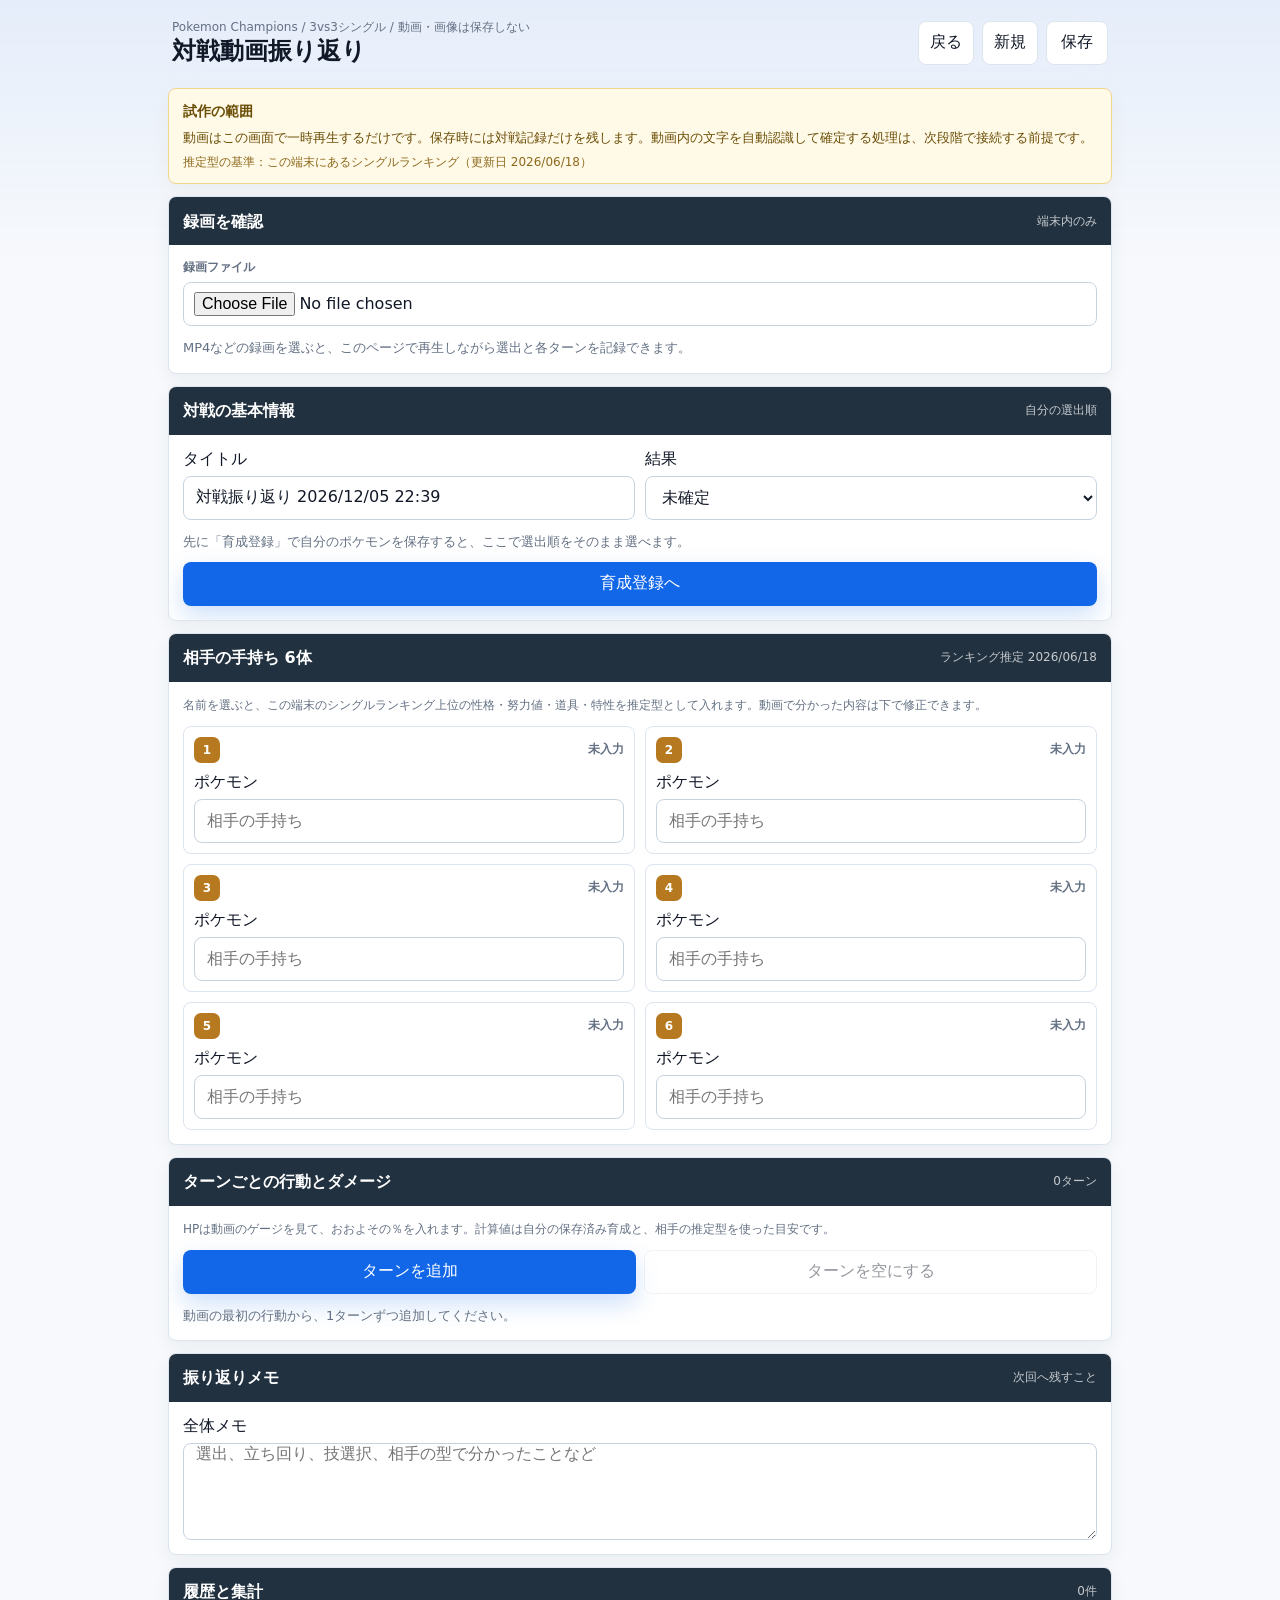
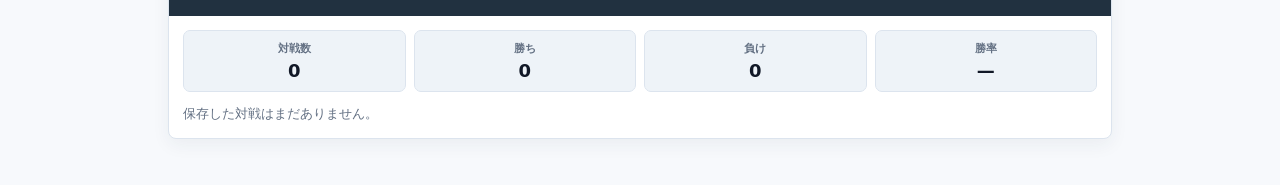
==== battle-review.html @ 4bd1ea62 "Add files via upload" ====
<!doctype html>
<html lang="ja" data-page="battle-review">
  <head>
    <meta charset="UTF-8" />
    <meta name="viewport" content="width=device-width, initial-scale=1, viewport-fit=cover" />
    <meta name="theme-color" content="#1167e8" />
    <meta name="description" content="Pokemon Champions の3vs3シングル対戦を、録画を見ながら振り返るためのページです。" />
    <link rel="icon" href="assets/icons/icon.svg" type="image/svg+xml" />
    <link rel="apple-touch-icon" href="assets/icons/apple-touch-icon.png" />
    <title>対戦動画振り返り | Damage Build Note</title>
    <link rel="stylesheet" href="styles.css" />
  </head>
  <body>
    <div id="review-app" class="app-shell review-shell" aria-live="polite">
      <div class="loading-screen">
        <div class="loading-mark"></div>
        <p>育成・ランキングデータを読み込み中</p>
      </div>
    </div>
    <div id="review-toast" class="toast" role="status" aria-live="polite"></div>
    <script src="app.js" defer></script>
    <script src="battle-review.js" defer></script>
  </body>
</html>
---- styles.css ----
:root {
  --bg: #f7f9fc;
  --surface: #ffffff;
  --surface-soft: #eef3f8;
  --ink: #111827;
  --muted: #637083;
  --line: #dce4ee;
  --line-strong: #c7d2df;
  --blue: #1167e8;
  --blue-dark: #0b4eb7;
  --green: #108a4b;
  --amber: #b7791f;
  --red: #d21f1f;
  --slate: #213140;
  --shadow: 0 12px 30px rgba(28, 42, 58, 0.12);
  --radius: 8px;
  --tap: 44px;
  color-scheme: light;
  font-family:
    system-ui,
    -apple-system,
    BlinkMacSystemFont,
    "Segoe UI",
    sans-serif;
}

* {
  box-sizing: border-box;
}

html {
  min-height: 100%;
  background: var(--bg);
}

body {
  margin: 0;
  min-height: 100%;
  color: var(--ink);
  background:
    linear-gradient(180deg, rgba(17, 103, 232, 0.08), rgba(255, 255, 255, 0) 260px),
    var(--bg);
  letter-spacing: 0;
}

button,
input,
select,
textarea {
  font: inherit;
}

button {
  border: 0;
}

.app-shell {
  width: min(100%, 980px);
  min-height: 100svh;
  margin: 0 auto;
  padding: 12px 12px calc(22px + env(safe-area-inset-bottom));
}

.loading-screen {
  display: grid;
  min-height: 80svh;
  place-items: center;
  align-content: center;
  gap: 14px;
  color: var(--muted);
  font-size: 14px;
}

.loading-mark {
  width: 42px;
  height: 42px;
  border: 4px solid var(--line);
  border-top-color: var(--blue);
  border-radius: 50%;
  animation: spin 0.8s linear infinite;
}

@keyframes spin {
  to {
    transform: rotate(360deg);
  }
}

.topbar {
  position: sticky;
  top: 0;
  z-index: 20;
  display: flex;
  align-items: center;
  justify-content: space-between;
  gap: 12px;
  padding: calc(8px + env(safe-area-inset-top)) 4px 10px;
  backdrop-filter: blur(16px);
}

.brand {
  min-width: 0;
}

.brand h1 {
  margin: 0;
  font-size: 24px;
  line-height: 1.15;
  letter-spacing: 0;
}

.rule-line {
  margin: 0 0 4px;
  color: var(--muted);
  font-size: 12px;
  line-height: 1.2;
}

.header-actions {
  display: flex;
  gap: 8px;
}

.icon-button,
.text-button,
.primary-button,
.ghost-button,
.danger-button,
.mini-button,
.slot-remove {
  display: inline-flex;
  min-height: var(--tap);
  align-items: center;
  justify-content: center;
  gap: 8px;
  border-radius: var(--radius);
  cursor: pointer;
  transition:
    transform 120ms ease,
    background 120ms ease,
    color 120ms ease,
    border-color 120ms ease;
}

.icon-button:active,
.text-button:active,
.primary-button:active,
.ghost-button:active,
.danger-button:active,
.mini-button:active,
.slot-remove:active {
  transform: translateY(1px);
}

.icon-button {
  width: var(--tap);
  border: 1px solid var(--line);
  color: var(--ink);
  background: rgba(255, 255, 255, 0.86);
}

.text-button,
.ghost-button {
  padding: 0 14px;
  border: 1px solid var(--line);
  color: var(--ink);
  background: var(--surface);
  white-space: nowrap;
}

.compact-button {
  min-width: 54px;
  padding: 0 11px;
}

.ghost-button.small {
  min-height: 34px;
  padding: 0 10px;
  font-size: 12px;
  font-weight: 800;
}

.primary-button {
  width: 100%;
  padding: 0 18px;
  color: #fff;
  background: var(--green);
  box-shadow: 0 10px 24px rgba(16, 138, 75, 0.2);
}

.primary-button.secondary {
  background: var(--blue);
  box-shadow: 0 10px 24px rgba(17, 103, 232, 0.2);
}

.danger-button {
  padding: 0 12px;
  color: var(--red);
  background: #fff1f1;
}

.mini-button,
.slot-remove {
  width: 38px;
  min-height: 38px;
  border: 1px solid var(--line-strong);
  color: var(--ink);
  background: var(--surface);
  font-size: 20px;
  line-height: 1;
}

.mini-button:disabled,
.primary-button:disabled,
.ghost-button:disabled {
  cursor: not-allowed;
  opacity: 0.45;
}

.tabs {
  position: sticky;
  top: calc(54px + env(safe-area-inset-top));
  z-index: 18;
  display: grid;
  grid-template-columns: repeat(4, 1fr);
  gap: 4px;
  padding: 4px;
  border: 1px solid var(--line);
  border-radius: 10px;
  background: rgba(255, 255, 255, 0.92);
  box-shadow: 0 8px 18px rgba(31, 45, 60, 0.06);
  backdrop-filter: blur(16px);
}

.tab-button {
  min-height: 42px;
  border-radius: 7px;
  color: var(--muted);
  background: transparent;
  font-size: 14px;
  font-weight: 700;
}

.tab-button[aria-selected="true"] {
  color: #fff;
  background: var(--blue);
}

.filter-strip {
  display: grid;
  grid-template-columns: auto minmax(92px, 0.45fr) minmax(0, 1fr);
  gap: 8px;
  align-items: center;
  margin-top: 10px;
  padding: 8px 10px;
  border: 1px solid var(--line);
  border-radius: var(--radius);
  color: var(--muted);
  background: rgba(255, 255, 255, 0.9);
  font-size: 12px;
  font-weight: 800;
}

.filter-strip select {
  min-height: 36px;
  border: 1px solid var(--line-strong);
  border-radius: 7px;
  padding: 0 10px;
  color: var(--ink);
  background: #fff;
  font-weight: 800;
}

.filter-strip span {
  min-width: 0;
  overflow: hidden;
  text-align: right;
  text-overflow: ellipsis;
  white-space: nowrap;
}

.view {
  display: grid;
  gap: 12px;
  margin-top: 12px;
}

.panel {
  overflow: clip;
  border: 1px solid var(--line);
  border-radius: var(--radius);
  background: var(--surface);
  box-shadow: 0 6px 18px rgba(31, 45, 60, 0.06);
}

.panel.compact {
  box-shadow: none;
}

.panel-header {
  display: flex;
  align-items: center;
  justify-content: space-between;
  gap: 12px;
  min-height: 48px;
  padding: 10px 14px;
  color: #fff;
  background: var(--slate);
}

.panel-header h2,
.panel-header h3 {
  margin: 0;
  font-size: 16px;
  line-height: 1.2;
}

.panel-meta {
  color: rgba(255, 255, 255, 0.74);
  font-size: 12px;
  white-space: nowrap;
}

.panel-body {
  display: grid;
  gap: 12px;
  padding: 14px;
}

.field-grid {
  display: grid;
  gap: 10px;
}

.field {
  display: grid;
  gap: 6px;
}

.field label,
.form-label {
  color: var(--muted);
  font-size: 12px;
  font-weight: 700;
}

.field input,
.field select,
.field textarea,
.team-code-field textarea,
.team-note-field textarea,
.move-select,
.plain-select {
  width: 100%;
  min-height: var(--tap);
  border: 1px solid var(--line-strong);
  border-radius: var(--radius);
  padding: 0 12px;
  color: var(--ink);
  background: #fff;
}

.field input:focus,
.field select:focus,
.field textarea:focus,
.team-code-field textarea:focus,
.team-note-field textarea:focus,
.move-select:focus,
.filter-strip select:focus,
.plain-select:focus,
.stat-number:focus {
  outline: 3px solid rgba(17, 103, 232, 0.18);
  border-color: var(--blue);
}

.mega-actions {
  display: flex;
  flex-wrap: wrap;
  gap: 6px;
}

.stats-list {
  display: grid;
}

.stat-row {
  display: grid;
  grid-template-columns: minmax(42px, 0.65fr) minmax(42px, 0.55fr) 38px minmax(96px, 1.35fr) 38px minmax(56px, 0.72fr) auto;
  gap: 8px;
  align-items: center;
  min-height: 56px;
  border-bottom: 1px solid var(--line);
}

.stat-row:last-child {
  border-bottom: 0;
}

.stat-label {
  min-width: 0;
  font-size: 15px;
  font-weight: 800;
}

.stat-value {
  color: var(--ink);
  font-size: 15px;
  font-weight: 800;
  text-align: right;
}

.stat-value small {
  display: block;
  color: var(--muted);
  font-size: 10px;
  font-weight: 700;
}

.stat-row input[type="range"] {
  width: 100%;
  accent-color: var(--blue);
}

.stat-quick-buttons {
  display: flex;
  gap: 4px;
  justify-content: flex-end;
}

.quick-point-button {
  width: 38px;
  min-height: 34px;
  font-size: 12px;
  font-weight: 900;
}

.stat-number {
  width: 100%;
  min-height: 38px;
  border: 1px solid var(--line-strong);
  border-radius: 7px;
  text-align: center;
  font-weight: 800;
}

.point-summary {
  display: flex;
  flex-wrap: wrap;
  align-items: center;
  justify-content: space-between;
  gap: 8px;
  color: var(--muted);
  font-size: 13px;
  font-weight: 700;
}

.point-summary strong {
  color: var(--ink);
  font-size: 16px;
}

.point-bar {
  flex: 1 1 140px;
  height: 8px;
  overflow: hidden;
  border-radius: 999px;
  background: var(--surface-soft);
}

.point-bar span {
  display: block;
  height: 100%;
  border-radius: inherit;
  background: linear-gradient(90deg, var(--blue), var(--green));
}

.moves-list,
.damage-list,
.team-list {
  display: grid;
  gap: 8px;
}

.move-row,
.damage-row {
  display: grid;
  grid-template-columns: 28px minmax(0, 1fr) auto;
  gap: 8px;
  align-items: center;
  min-height: 50px;
  padding: 8px;
  border: 1px solid var(--line);
  border-radius: var(--radius);
  background: #fff;
}

.slot-index {
  display: inline-flex;
  width: 26px;
  height: 26px;
  align-items: center;
  justify-content: center;
  border-radius: 7px;
  color: #fff;
  background: var(--blue);
  font-size: 13px;
  font-weight: 900;
}

.move-main {
  display: grid;
  gap: 6px;
  min-width: 0;
}

.move-line {
  display: flex;
  min-width: 0;
  align-items: center;
  gap: 6px;
}

.move-name {
  min-width: 0;
  overflow: hidden;
  font-weight: 900;
  text-overflow: ellipsis;
  white-space: nowrap;
}

.pill {
  display: inline-flex;
  min-width: 44px;
  min-height: 24px;
  align-items: center;
  justify-content: center;
  border-radius: 6px;
  padding: 0 8px;
  color: #fff;
  background: #77808c;
  font-size: 12px;
  font-weight: 900;
}

.pill.neutral {
  color: var(--ink);
  background: var(--surface-soft);
}

.move-detail {
  display: flex;
  flex-wrap: wrap;
  gap: 6px;
  color: var(--muted);
  font-size: 12px;
}

.damage-value {
  color: var(--red);
  font-size: 14px;
  font-weight: 900;
  text-align: right;
  white-space: nowrap;
}

.damage-note {
  color: var(--amber);
  font-size: 12px;
  font-weight: 800;
  text-align: right;
}

.damage-empty {
  color: var(--muted);
}

.summary-grid {
  display: grid;
  grid-template-columns: 1fr auto 1fr;
  gap: 10px;
  align-items: stretch;
}

.summary-box {
  display: grid;
  gap: 6px;
  min-width: 0;
  padding: 10px;
  border: 1px solid var(--line);
  border-radius: var(--radius);
  background: #fff;
}

.summary-box h3 {
  margin: 0;
  font-size: 13px;
}

.summary-box dl {
  display: grid;
  grid-template-columns: auto 1fr;
  gap: 4px 8px;
  margin: 0;
  color: var(--muted);
  font-size: 12px;
}

.summary-box dd {
  margin: 0;
  min-width: 0;
  overflow: hidden;
  color: var(--ink);
  font-weight: 700;
  text-overflow: ellipsis;
  white-space: nowrap;
}

.vs-box {
  display: grid;
  place-items: center;
  color: var(--slate);
  font-size: 24px;
  font-weight: 900;
}

.quick-actions {
  display: grid;
  grid-template-columns: 1fr 1fr;
  gap: 8px;
}

.wide-actions {
  display: grid;
  gap: 8px;
}

.calc-grid {
  display: grid;
  gap: 12px;
}

.team-card {
  display: grid;
  gap: 10px;
  padding: 12px;
  border: 1px solid var(--line);
  border-radius: var(--radius);
  background: #fff;
}

.team-card-header {
  display: flex;
  align-items: flex-start;
  justify-content: space-between;
  gap: 10px;
}

.team-card h3 {
  margin: 0;
  font-size: 17px;
}

.team-card p,
.empty-state {
  margin: 0;
  color: var(--muted);
  font-size: 13px;
  line-height: 1.55;
}

.tag-list {
  display: flex;
  flex-wrap: wrap;
  gap: 6px;
}

.tag {
  border-radius: 6px;
  padding: 4px 7px;
  color: var(--muted);
  background: var(--surface-soft);
  font-size: 12px;
  font-weight: 800;
}

.team-card-actions {
  display: grid;
  grid-template-columns: repeat(5, minmax(0, 1fr));
  gap: 6px;
}

.team-card-actions .ghost-button.small {
  min-width: 0;
  padding: 0 6px;
}

.team-note-field,
.team-code-field {
  display: grid;
  gap: 6px;
}

.team-note-field span,
.team-code-field span {
  color: var(--muted);
  font-size: 12px;
  font-weight: 800;
}

.team-code-field textarea,
.team-note-field textarea {
  min-height: auto;
  padding: 10px 12px;
  line-height: 1.5;
  resize: vertical;
}

.team-code-field textarea {
  font-size: 12px;
  word-break: break-all;
}

.transfer-body {
  display: grid;
  gap: 12px;
}

.transfer-actions {
  grid-template-columns: repeat(3, minmax(0, 1fr));
}

.import-mode-field {
  max-width: 240px;
}


.team-damage-panel-body {
  display: grid;
  gap: 12px;
}

.team-damage-tabs {
  display: grid;
  grid-template-columns: repeat(2, minmax(0, 1fr));
  gap: 8px;
}

.team-damage-tab {
  min-height: 42px;
  border-radius: var(--radius);
  color: var(--muted);
  background: var(--surface-soft);
  font-size: 14px;
  font-weight: 900;
  cursor: pointer;
}

.team-damage-tab[aria-selected="true"] {
  color: #fff;
  background: var(--blue);
}

.team-defense-card.danger {
  border-color: rgba(210, 31, 31, 0.55);
}

.team-defense-card.warning {
  border-color: rgba(183, 121, 31, 0.58);
}

.team-defense-card.safe {
  border-color: rgba(16, 138, 75, 0.45);
}

.team-damage-list {
  display: grid;
  gap: 10px;
}

.team-damage-card {
  display: grid;
  gap: 10px;
  padding: 12px;
  border: 1px solid var(--line);
  border-radius: var(--radius);
  background: #fff;
}

.team-damage-head {
  display: grid;
  grid-template-columns: minmax(0, 1fr) auto;
  gap: 8px;
  align-items: start;
}

.team-damage-head h3 {
  margin: 0;
  font-size: 16px;
}

.team-damage-head p,
.team-damage-note {
  margin: 0;
  color: var(--muted);
  font-size: 12px;
  line-height: 1.45;
}

.team-damage-summary {
  display: grid;
  grid-template-columns: repeat(2, minmax(0, 1fr));
  gap: 8px;
}

.team-defense-summary {
  grid-template-columns: repeat(3, minmax(0, 1fr));
}

.team-damage-summary div {
  display: grid;
  gap: 3px;
  padding: 9px;
  border-radius: var(--radius);
  background: var(--surface-soft);
}

.team-damage-summary strong {
  color: var(--muted);
  font-size: 11px;
}

.team-damage-summary span {
  font-size: 13px;
  font-weight: 900;
}

.team-damage-moves {
  display: grid;
  gap: 6px;
}

.team-damage-move {
  display: grid;
  grid-template-columns: minmax(0, 1fr) auto;
  gap: 8px;
  align-items: center;
  padding: 7px 0;
  border-top: 1px solid var(--line);
  color: var(--muted);
  font-size: 12px;
}

.team-damage-move span {
  min-width: 0;
  overflow: hidden;
  text-overflow: ellipsis;
  white-space: nowrap;
}

.team-damage-move strong {
  color: var(--ink);
}

.bottom-bar {
  position: fixed;
  right: 0;
  bottom: 0;
  left: 0;
  z-index: 30;
  display: grid;
  grid-template-columns: minmax(0, 1fr) minmax(0, 1fr);
  gap: 8px;
  width: min(100%, 980px);
  margin: 0 auto;
  padding: 10px 12px calc(10px + env(safe-area-inset-bottom));
  border-top: 1px solid var(--line);
  background: rgba(255, 255, 255, 0.94);
  backdrop-filter: blur(18px);
}

.toast {
  position: fixed;
  right: 14px;
  bottom: calc(86px + env(safe-area-inset-bottom));
  z-index: 40;
  max-width: min(92vw, 360px);
  padding: 12px 14px;
  border-radius: var(--radius);
  color: #fff;
  background: var(--slate);
  box-shadow: var(--shadow);
  opacity: 0;
  pointer-events: none;
  transform: translateY(8px);
  transition:
    opacity 180ms ease,
    transform 180ms ease;
}

.toast.show {
  opacity: 1;
  transform: translateY(0);
}


.check-card {
  display: grid;
  grid-template-columns: auto minmax(0, 1fr);
  gap: 10px;
  align-items: center;
  min-height: 52px;
  padding: 10px;
  border: 1px solid var(--line);
  border-radius: var(--radius);
  background: #fff;
  cursor: pointer;
}

.check-card input {
  width: 20px;
  height: 20px;
  accent-color: var(--blue);
}

.check-card span {
  display: grid;
  gap: 2px;
}

.check-card strong {
  font-size: 14px;
}

.check-card small,
.hazard-preview,
.dex-guide,
.dex-relation {
  margin: 0;
  color: var(--muted);
  font-size: 12px;
  line-height: 1.45;
}

.hazard-preview {
  font-weight: 800;
}

.dex-card-list,
.dex-family-body,
.dex-form-list,
.dex-ability-form-list {
  display: grid;
  gap: 12px;
}

.dex-card-top,
.dex-form-card,
.dex-ability-group {
  display: grid;
  gap: 10px;
}

.dex-types,
.dex-actions,
.ability-list,
.dex-move-list {
  display: flex;
  flex-wrap: wrap;
  gap: 8px;
}

.dex-actions {
  align-items: center;
}

.dex-form-card,
.dex-ability-group {
  padding: 10px;
  border: 1px solid var(--line);
  border-radius: var(--radius);
  background: #fff;
}

.dex-form-card + .dex-form-card {
  margin-top: 2px;
}

.dex-form-header {
  display: grid;
  gap: 10px;
}

.dex-form-header h4,
.dex-ability-group h4 {
  margin: 0;
  font-size: 14px;
}

.dex-stats {
  display: grid;
  grid-template-columns: repeat(6, minmax(0, 1fr));
  gap: 8px;
}

.dex-stats div {
  display: grid;
  gap: 2px;
  min-height: 96px;
  padding: 8px;
  border: 1px solid var(--line);
  border-radius: var(--radius);
  background: var(--surface-soft);
  text-align: center;
}

.dex-stats span {
  color: var(--muted);
  font-size: 11px;
  font-weight: 800;
}

.dex-stats strong {
  font-size: 17px;
}

.dex-stats small {
  color: var(--muted);
  font-size: 10px;
  font-weight: 800;
  line-height: 1.45;
}

.dex-section {
  display: grid;
  gap: 8px;
}

.dex-section h3,
.dex-section-title h3 {
  margin: 0;
  font-size: 15px;
}

.dex-section-title {
  display: grid;
  gap: 3px;
}

.dex-section-title p {
  margin: 0;
  color: var(--muted);
  font-size: 12px;
  line-height: 1.45;
}

.ability-item {
  flex: 1 1 220px;
  border: 1px solid var(--line);
  border-radius: var(--radius);
  background: #fff;
}

.ability-item summary {
  min-height: 40px;
  padding: 10px;
  font-weight: 900;
  cursor: pointer;
}

.ability-item p {
  margin: 0;
  padding: 0 10px 10px;
  color: var(--muted);
  font-size: 12px;
  line-height: 1.55;
}

.dex-move {
  display: grid;
  gap: 4px;
  flex: 1 1 210px;
  padding: 9px;
  border: 1px solid var(--line);
  border-radius: var(--radius);
  background: #fff;
}

.dex-move.recommended {
  border-color: var(--blue);
  background: rgba(17, 103, 232, 0.06);
}

.dex-move strong {
  font-size: 13px;
}

.dex-move span {
  display: flex;
  flex-wrap: wrap;
  gap: 5px;
  align-items: center;
  color: var(--muted);
  font-size: 12px;
}

@media (min-width: 720px) {
  .dex-card-top,
  .dex-form-header {
    grid-template-columns: minmax(0, 1fr) auto;
    align-items: start;
  }
}

@media (max-width: 430px) {
  .tabs {
    grid-template-columns: repeat(2, 1fr);
  }

  .dex-stats {
    grid-template-columns: repeat(3, minmax(0, 1fr));
  }

  .dex-actions {
    display: grid;
    grid-template-columns: repeat(3, minmax(0, 1fr));
  }

  .dex-actions .ghost-button.small {
    padding: 0 6px;
    font-size: 11px;
  }
}

.type-normal { background: #77808c; }
.type-fire { background: #df4d2f; }
.type-water { background: #2475d1; }
.type-electric { color: #2b2500; background: #f1c62f; }
.type-grass { background: #2f9c50; }
.type-ice { color: #063744; background: #62c6d6; }
.type-fighting { background: #b94535; }
.type-poison { background: #934bb8; }
.type-ground { background: #bd8140; }
.type-flying { background: #728ed8; }
.type-psychic { background: #db4f83; }
.type-bug { background: #7a9d32; }
.type-rock { background: #9d8650; }
.type-ghost { background: #5c5aa1; }
.type-dragon { background: #5f65d8; }
.type-dark { background: #4f4650; }
.type-steel { background: #728390; }
.type-fairy { background: #d66ca8; }

@media (min-width: 720px) {
  .app-shell {
    padding-right: 18px;
    padding-left: 18px;
  }

  .view.two-column {
    grid-template-columns: minmax(0, 1.08fr) minmax(320px, 0.92fr);
    align-items: start;
  }

  .field-grid {
    grid-template-columns: repeat(2, minmax(0, 1fr));
  }

  .calc-grid {
    grid-template-columns: repeat(2, minmax(0, 1fr));
    align-items: start;
  }

  .wide-actions {
    grid-template-columns: repeat(2, minmax(0, 1fr));
  }

  .bottom-bar {
    right: 50%;
    left: auto;
    transform: translateX(50%);
  }
}

@media (max-width: 430px) {
  .brand h1 {
    font-size: 21px;
  }

  .rule-line {
    font-size: 11px;
  }

  .stat-row {
    grid-template-columns: minmax(38px, 0.6fr) minmax(34px, 0.44fr) 34px minmax(74px, 1fr) 34px minmax(48px, 0.62fr);
    gap: 6px;
  }

  .stat-quick-buttons {
    grid-column: 1 / -1;
    justify-content: flex-end;
  }

  .quick-point-button {
    width: 44px;
    min-height: 32px;
  }

  .mini-button {
    width: 34px;
    min-height: 34px;
  }

  .stat-number {
    min-height: 34px;
    padding: 0;
  }

  .panel-body {
    padding: 12px;
  }

  .summary-grid {
    grid-template-columns: 1fr;
  }

  .team-card-actions {
    grid-template-columns: repeat(3, minmax(0, 1fr));
  }

  .transfer-actions,
  .team-damage-summary,
  .team-defense-summary {
    grid-template-columns: 1fr;
  }

  .vs-box {
    min-height: 24px;
    font-size: 18px;
  }
}

.rank-grid {
  display: grid;
  grid-template-columns: repeat(5, minmax(0, 1fr));
  gap: 8px;
}

.rank-field select {
  min-height: 38px;
  padding: 0 8px;
  font-weight: 800;
  text-align: center;
}

.hit-select-wrap {
  display: grid;
  grid-template-columns: auto minmax(76px, 120px);
  gap: 8px;
  align-items: center;
  color: var(--muted);
  font-size: 12px;
  font-weight: 800;
}

.hit-select {
  min-height: 34px;
  padding: 0 8px;
  font-size: 13px;
  font-weight: 800;
}

@media (max-width: 430px) {
  .rank-grid {
    grid-template-columns: repeat(3, minmax(0, 1fr));
  }

  .move-row {
    grid-template-columns: 28px minmax(0, 1fr);
  }

  .move-row > div:last-child {
    grid-column: 2 / -1;
    justify-self: end;
  }
}

/* ダメージ計算：スマホ操作向けの上部結果・小タブ・技検索 */
.calc-view {
  align-items: start;
}

.calc-result-dock {
  position: sticky;
  top: calc(106px + env(safe-area-inset-top));
  z-index: 16;
  box-shadow: 0 10px 24px rgba(31, 45, 60, 0.12);
}

.compact-header {
  min-height: 42px;
  padding: 8px 12px;
}

.compact-result-body {
  padding: 10px;
}

.result-strip {
  display: grid;
  grid-template-columns: repeat(4, minmax(0, 1fr));
  gap: 8px;
}

.result-chip {
  display: grid;
  gap: 3px;
  min-width: 0;
  min-height: 64px;
  padding: 8px;
  border: 1px solid var(--line);
  border-radius: var(--radius);
  color: var(--ink);
  background: #fff;
  text-align: left;
  cursor: pointer;
}

.result-chip:active {
  transform: translateY(1px);
}

.result-chip-title {
  overflow: hidden;
  color: var(--muted);
  font-size: 11px;
  font-weight: 900;
  text-overflow: ellipsis;
  white-space: nowrap;
}

.result-chip strong {
  overflow: hidden;
  color: var(--red);
  font-size: 13px;
  line-height: 1.25;
  text-overflow: ellipsis;
  white-space: nowrap;
}

.result-chip strong.damage-empty {
  color: var(--muted);
}

.result-chip small {
  overflow: hidden;
  color: var(--amber);
  font-size: 10px;
  font-weight: 800;
  text-overflow: ellipsis;
  white-space: nowrap;
}

.calc-subtabs {
  display: grid;
  grid-template-columns: repeat(4, minmax(0, 1fr));
  gap: 6px;
  padding: 6px;
  border: 1px solid var(--line);
  border-radius: 10px;
  background: rgba(255, 255, 255, 0.94);
  box-shadow: 0 6px 16px rgba(31, 45, 60, 0.06);
}

.calc-subtab-button {
  min-height: 40px;
  border-radius: 8px;
  color: var(--muted);
  background: var(--surface-soft);
  font-size: 13px;
  font-weight: 900;
  cursor: pointer;
}

.calc-subtab-button[aria-selected="true"] {
  color: #fff;
  background: var(--blue);
}

.calc-section-panel {
  margin-top: 0;
}

.move-search {
  width: 100%;
  min-height: var(--tap);
  border: 1px solid var(--line-strong);
  border-radius: var(--radius);
  padding: 0 12px;
  color: var(--ink);
  background: #fff;
  font-weight: 800;
}

.move-search:focus {
  outline: 3px solid rgba(17, 103, 232, 0.18);
  border-color: var(--blue);
}

.move-select-wrap {
  display: grid;
  grid-template-columns: auto minmax(0, 1fr);
  gap: 8px;
  align-items: center;
}

.move-select-caption {
  color: var(--muted);
  font-size: 12px;
  font-weight: 900;
}

.sr-only {
  position: absolute;
  width: 1px;
  height: 1px;
  padding: 0;
  overflow: hidden;
  clip: rect(0, 0, 0, 0);
  white-space: nowrap;
  border: 0;
}

@media (max-width: 720px) {
  .calc-result-dock {
    top: calc(104px + env(safe-area-inset-top));
  }

  .result-strip {
    grid-template-columns: repeat(2, minmax(0, 1fr));
  }

  .calc-subtabs {
    position: sticky;
    top: calc(236px + env(safe-area-inset-top));
    z-index: 15;
  }
}

@media (max-width: 430px) {
  .compact-header .panel-meta {
    display: none;
  }

  .calc-result-dock {
    top: calc(100px + env(safe-area-inset-top));
  }

  .result-chip {
    min-height: 58px;
    padding: 7px;
  }

  .result-chip strong {
    font-size: 12px;
  }

  .calc-subtabs {
    top: calc(224px + env(safe-area-inset-top));
    gap: 4px;
    padding: 4px;
  }

  .calc-subtab-button {
    min-height: 38px;
    font-size: 12px;
  }
}

/* 対戦動画振り返り */
.review-shell {
  max-width: 1040px;
}

.review-topbar .header-actions {
  align-items: center;
}

.review-topbar .text-button {
  text-decoration: none;
}

.review-view {
  padding-bottom: 24px;
}

.review-notice {
  display: grid;
  gap: 6px;
  padding: 12px 14px;
  border: 1px solid #f1d58d;
  border-radius: var(--radius);
  color: #6b4e05;
  background: #fff9e8;
  box-shadow: 0 6px 18px rgba(150, 112, 20, 0.06);
  font-size: 13px;
  line-height: 1.5;
}

.review-notice strong {
  font-size: 14px;
}

.review-notice small {
  color: #8c691b;
  font-size: 12px;
}

.review-upload-field {
  display: grid;
  gap: 6px;
}

.review-upload-field > span {
  color: var(--muted);
  font-size: 12px;
  font-weight: 700;
}

.review-upload-field input[type="file"] {
  width: 100%;
  min-height: var(--tap);
  padding: 9px 10px;
  border: 1px solid var(--line-strong);
  border-radius: var(--radius);
  background: #fff;
}

.review-video {
  display: block;
  width: min(100%, 560px);
  max-height: 68svh;
  margin: 0 auto;
  border-radius: var(--radius);
  background: #111827;
}

.review-video-meta,
.review-video-actions,
.review-card-actions,
.review-checks,
.review-ranking-tags {
  display: flex;
  flex-wrap: wrap;
  gap: 8px;
  align-items: center;
}

.review-video-meta {
  justify-content: space-between;
  color: var(--muted);
  font-size: 12px;
  font-weight: 700;
}

.review-video-meta span:first-child {
  min-width: 0;
  overflow: hidden;
  text-overflow: ellipsis;
  white-space: nowrap;
}

.review-helper {
  margin: 0;
  color: var(--muted);
  font-size: 12px;
  line-height: 1.5;
}

.review-two-column,
.review-turn-grid,
.review-condition-grid {
  grid-template-columns: repeat(2, minmax(0, 1fr));
}

.review-selection-grid {
  display: grid;
  grid-template-columns: repeat(3, minmax(0, 1fr));
  gap: 10px;
}

.review-selection-slot {
  display: grid;
  gap: 7px;
  padding: 10px;
  border: 1px solid var(--line);
  border-radius: var(--radius);
  background: var(--surface-soft);
}

.review-selection-slot > span,
.review-selection-slot small {
  color: var(--muted);
  font-size: 12px;
  font-weight: 700;
}

.review-selection-slot strong {
  min-height: 20px;
  font-size: 14px;
}

.review-selection-slot select,
.review-opponent-edit input,
.review-opponent-edit select,
.review-ev-grid input,
.review-hp-block input {
  width: 100%;
  min-height: 40px;
  padding: 0 10px;
  border: 1px solid var(--line-strong);
  border-radius: 7px;
  color: var(--ink);
  background: #fff;
  font-weight: 700;
}

.review-empty-action {
  display: grid;
  gap: 10px;
}

.review-empty-action .primary-button {
  text-decoration: none;
}

.review-opponent-grid {
  display: grid;
  grid-template-columns: repeat(2, minmax(0, 1fr));
  gap: 10px;
}

.review-opponent-card {
  display: grid;
  gap: 9px;
  min-width: 0;
  padding: 10px;
  border: 1px solid var(--line);
  border-radius: var(--radius);
  background: #fff;
}

.review-opponent-head {
  display: flex;
  align-items: center;
  justify-content: space-between;
  gap: 8px;
  color: var(--muted);
  font-size: 12px;
  font-weight: 800;
}

.review-opponent-head strong {
  display: inline-flex;
  width: 26px;
  height: 26px;
  align-items: center;
  justify-content: center;
  border-radius: 7px;
  color: #fff;
  background: var(--amber);
}

.review-estimate-line {
  display: grid;
  grid-template-columns: auto minmax(0, 1fr);
  gap: 8px;
  color: var(--ink);
  font-size: 12px;
  line-height: 1.35;
}

.review-estimate-line span:first-child {
  color: var(--muted);
  font-weight: 800;
}

.review-estimate-line span:last-child {
  overflow: hidden;
  font-weight: 700;
  text-align: right;
  text-overflow: ellipsis;
  white-space: nowrap;
}

.review-estimate-line.subtle {
  padding-top: 7px;
  border-top: 1px dashed var(--line);
}

.review-opponent-edit {
  display: grid;
  grid-template-columns: repeat(3, minmax(0, 1fr));
  gap: 8px;
  padding: 9px;
  border-radius: 7px;
  background: var(--surface-soft);
}

.review-opponent-edit .field:last-child {
  grid-column: 1 / -1;
}

.review-ev-grid {
  display: grid;
  grid-template-columns: repeat(6, minmax(0, 1fr));
  gap: 5px;
}

.review-ev-grid label {
  display: grid;
  gap: 3px;
  color: var(--muted);
  font-size: 11px;
  font-weight: 800;
  text-align: center;
}

.review-ev-grid input {
  min-height: 34px;
  padding: 0 4px;
  text-align: center;
}

.review-turn-actions {
  grid-template-columns: repeat(2, minmax(0, 1fr));
}

.review-turn-list {
  display: grid;
  gap: 12px;
}

.review-turn-card {
  display: grid;
  gap: 12px;
  padding: 12px;
  border: 1px solid var(--line-strong);
  border-radius: var(--radius);
  background: #fff;
}

.review-turn-head {
  display: flex;
  align-items: center;
  justify-content: space-between;
  gap: 10px;
  padding-bottom: 9px;
  border-bottom: 1px solid var(--line);
}

.review-turn-head > div {
  display: flex;
  gap: 8px;
  align-items: baseline;
}

.review-turn-head strong {
  color: var(--blue-dark);
  font-size: 16px;
}

.review-turn-head span {
  color: var(--muted);
  font-size: 12px;
  font-weight: 700;
}

.review-action-columns,
.review-hp-grid,
.review-damage-grid {
  display: grid;
  grid-template-columns: repeat(2, minmax(0, 1fr));
  gap: 10px;
}

.review-action-block,
.review-hp-block,
.review-damage-card {
  display: grid;
  gap: 8px;
  min-width: 0;
  padding: 10px;
  border: 1px solid var(--line);
  border-radius: 7px;
  background: var(--surface-soft);
}

.review-action-block h3,
.review-hp-block h3,
.review-aggregate-block h3 {
  margin: 0;
  color: var(--ink);
  font-size: 13px;
}

.review-action-block small {
  overflow: hidden;
  color: var(--muted);
  font-size: 11px;
  text-overflow: ellipsis;
  white-space: nowrap;
}

.review-hp-block > div {
  display: grid;
  grid-template-columns: repeat(2, minmax(0, 1fr));
  gap: 8px;
}

.review-hp-block label {
  display: grid;
  gap: 4px;
}

.review-hp-block label span {
  color: var(--muted);
  font-size: 11px;
  font-weight: 700;
}

.review-condition-grid {
  display: grid;
  gap: 10px;
}

.review-checks {
  color: var(--muted);
  font-size: 12px;
  font-weight: 700;
}

.review-checks label {
  display: inline-flex;
  gap: 6px;
  align-items: center;
}

.review-checks input {
  width: 18px;
  height: 18px;
  accent-color: var(--blue);
}

.review-damage-card {
  background: #f8fbff;
}

.review-damage-card > span {
  color: var(--muted);
  font-size: 12px;
  font-weight: 800;
}

.review-damage-card > strong {
  color: var(--red);
  font-size: 18px;
}

.review-damage-card > small {
  min-height: 30px;
  color: var(--muted);
  font-size: 11px;
  line-height: 1.4;
}

.review-damage-card em {
  color: var(--amber);
  font-size: 11px;
  font-style: normal;
  font-weight: 800;
}

.review-damage-actual {
  display: flex;
  flex-wrap: wrap;
  align-items: center;
  justify-content: space-between;
  gap: 6px;
  color: var(--muted);
  font-size: 11px;
  font-weight: 700;
}

.review-damage-actual b {
  padding: 3px 6px;
  border-radius: 999px;
  font-size: 11px;
}

.review-damage-actual .match {
  color: #0b6c3b;
  background: #eaf8ef;
}

.review-damage-actual .low {
  color: #9a5c00;
  background: #fff4da;
}

.review-damage-actual .high {
  color: #a21c1c;
  background: #fff0f0;
}

.review-summary-grid {
  display: grid;
  grid-template-columns: repeat(4, minmax(0, 1fr));
  gap: 8px;
}

.review-summary-grid > div {
  display: grid;
  gap: 4px;
  padding: 10px;
  border: 1px solid var(--line);
  border-radius: 7px;
  background: var(--surface-soft);
  text-align: center;
}

.review-summary-grid span {
  color: var(--muted);
  font-size: 11px;
  font-weight: 700;
}

.review-summary-grid strong {
  font-size: 18px;
}

.review-aggregate-block {
  display: grid;
  gap: 8px;
}

.review-aggregate-list {
  display: grid;
  gap: 6px;
}

.review-aggregate-list div {
  display: flex;
  justify-content: space-between;
  gap: 12px;
  padding: 8px 10px;
  border: 1px solid var(--line);
  border-radius: 7px;
  font-size: 12px;
}

.review-aggregate-list span {
  color: var(--muted);
  font-weight: 700;
  text-align: right;
}

.review-history-list {
  display: grid;
  gap: 8px;
}

.review-history-card {
  display: flex;
  align-items: flex-start;
  justify-content: space-between;
  gap: 12px;
  padding: 10px;
  border: 1px solid var(--line);
  border-radius: var(--radius);
  background: #fff;
}

.review-history-card h3,
.review-history-card p {
  margin: 0;
}

.review-history-card h3 {
  margin-bottom: 5px;
  font-size: 14px;
}

.review-history-card p {
  color: var(--muted);
  font-size: 12px;
  line-height: 1.45;
}

@media (max-width: 720px) {
  .review-topbar {
    align-items: flex-start;
  }

  .review-topbar .header-actions {
    gap: 4px;
  }

  .review-topbar .text-button {
    min-height: 36px;
    padding: 0 9px;
    font-size: 12px;
  }

  .review-selection-grid,
  .review-opponent-grid,
  .review-opponent-edit,
  .review-summary-grid {
    grid-template-columns: repeat(2, minmax(0, 1fr));
  }

  .review-selection-slot:last-child {
    grid-column: 1 / -1;
  }

  .review-opponent-edit .field:last-child {
    grid-column: 1 / -1;
  }
}

@media (max-width: 520px) {
  .review-two-column,
  .review-turn-grid,
  .review-condition-grid,
  .review-action-columns,
  .review-hp-grid,
  .review-damage-grid,
  .review-opponent-grid,
  .review-summary-grid {
    grid-template-columns: 1fr;
  }

  .review-selection-grid {
    grid-template-columns: 1fr;
  }

  .review-selection-slot:last-child {
    grid-column: auto;
  }

  .review-opponent-edit {
    grid-template-columns: 1fr;
  }

  .review-opponent-edit .field:last-child {
    grid-column: auto;
  }

  .review-history-card {
    display: grid;
  }

  .review-history-card .review-card-actions {
    justify-content: flex-end;
  }
}
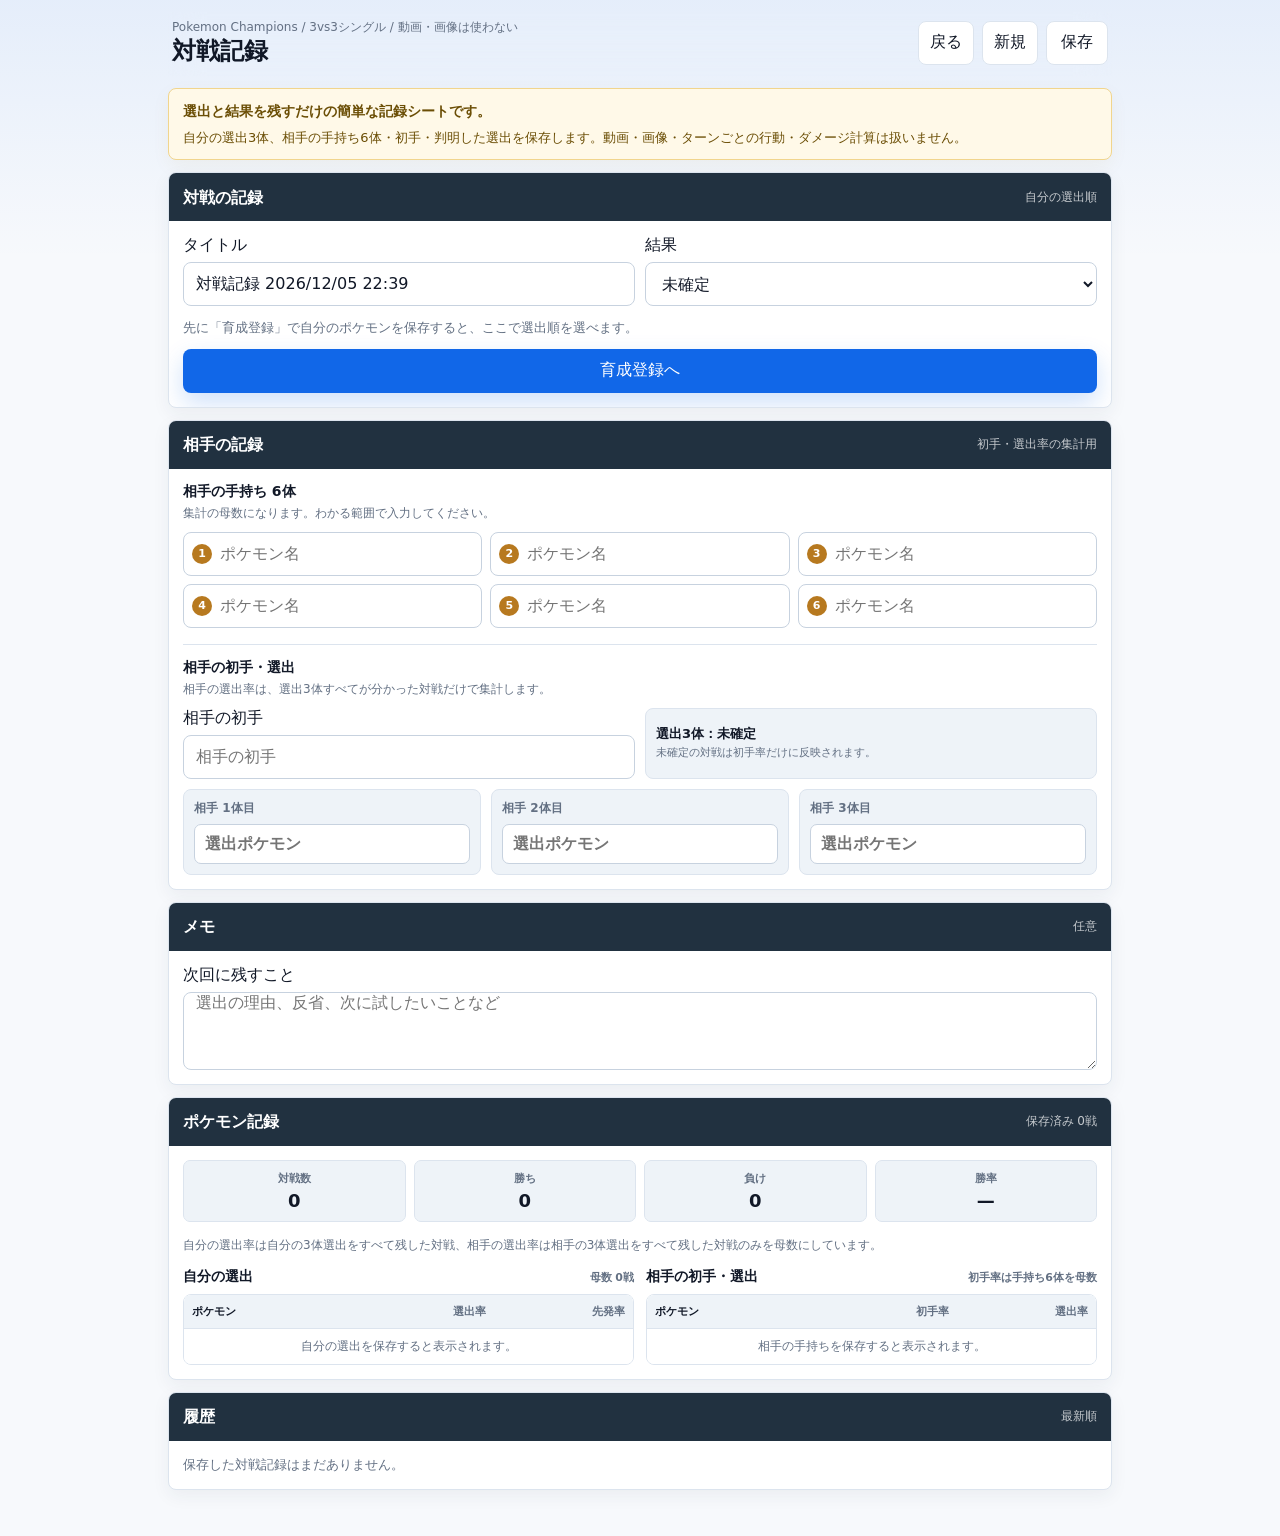
==== commit ebf2d829: "Add files via upload" ====
--- a/battle-review.html
+++ b/battle-review.html
@@ -4,17 +4,17 @@
     <meta charset="UTF-8" />
     <meta name="viewport" content="width=device-width, initial-scale=1, viewport-fit=cover" />
     <meta name="theme-color" content="#1167e8" />
-    <meta name="description" content="Pokemon Champions の3vs3シングル対戦を、録画を見ながら振り返るためのページです。" />
+    <meta name="description" content="Pokemon Champions の3vs3シングル対戦で、選出・相手の初手・結果を簡単に残す記録シートです。" />
     <link rel="icon" href="assets/icons/icon.svg" type="image/svg+xml" />
     <link rel="apple-touch-icon" href="assets/icons/apple-touch-icon.png" />
-    <title>対戦動画振り返り | Damage Build Note</title>
+    <title>対戦記録 | Damage Build Note</title>
     <link rel="stylesheet" href="styles.css" />
   </head>
   <body>
     <div id="review-app" class="app-shell review-shell" aria-live="polite">
       <div class="loading-screen">
         <div class="loading-mark"></div>
-        <p>育成・ランキングデータを読み込み中</p>
+        <p>育成データを読み込み中</p>
       </div>
     </div>
     <div id="review-toast" class="toast" role="status" aria-live="polite"></div>
--- a/styles.css
+++ b/styles.css
@@ -222,7 +222,7 @@
   top: calc(54px + env(safe-area-inset-top));
   z-index: 18;
   display: grid;
-  grid-template-columns: repeat(4, 1fr);
+  grid-template-columns: repeat(5, 1fr);
   gap: 4px;
   padding: 4px;
   border: 1px solid var(--line);
@@ -1108,6 +1108,12 @@
   .dex-form-header {
     grid-template-columns: minmax(0, 1fr) auto;
     align-items: start;
+  }
+}
+
+@media (max-width: 720px) {
+  .tabs {
+    grid-template-columns: repeat(3, 1fr);
   }
 }
 
@@ -1476,7 +1482,7 @@
   }
 }
 
-/* 対戦動画振り返り */
+/* 対戦記録 */
 .review-shell {
   max-width: 1040px;
 }
@@ -2063,3 +2069,201 @@
     justify-content: flex-end;
   }
 }
+
+/* 簡単な対戦記録 */
+.review-opponent-record-body {
+  display: grid;
+  gap: 16px;
+}
+
+.review-opponent-section {
+  display: grid;
+  gap: 10px;
+}
+
+.review-section-heading {
+  display: grid;
+  gap: 3px;
+}
+
+.review-section-heading h3,
+.record-table-heading h3 {
+  margin: 0;
+  color: var(--ink);
+  font-size: 14px;
+}
+
+.review-section-heading p,
+.record-stat-note {
+  margin: 0;
+  color: var(--muted);
+  font-size: 12px;
+  line-height: 1.5;
+}
+
+.record-party-grid {
+  display: grid;
+  grid-template-columns: repeat(3, minmax(0, 1fr));
+  gap: 8px;
+}
+
+.record-party-slot {
+  position: relative;
+}
+
+.record-party-slot > span {
+  position: absolute;
+  z-index: 1;
+  top: 50%;
+  left: 9px;
+  display: inline-flex;
+  width: 20px;
+  height: 20px;
+  align-items: center;
+  justify-content: center;
+  transform: translateY(-50%);
+  border-radius: 999px;
+  color: #fff;
+  background: var(--amber);
+  font-size: 11px;
+  font-weight: 800;
+}
+
+.record-party-slot input {
+  padding-left: 36px;
+}
+
+.record-opponent-choice {
+  padding-top: 14px;
+  border-top: 1px solid var(--line);
+}
+
+.record-selection-complete-note {
+  display: grid;
+  align-content: center;
+  gap: 3px;
+  min-height: var(--tap);
+  padding: 8px 10px;
+  border: 1px solid var(--line);
+  border-radius: var(--radius);
+  background: var(--surface-soft);
+}
+
+.record-selection-complete-note strong {
+  color: var(--ink);
+  font-size: 13px;
+}
+
+.record-selection-complete-note span {
+  color: var(--muted);
+  font-size: 11px;
+  line-height: 1.35;
+}
+
+.record-opponent-selection-grid .review-selection-slot input {
+  width: 100%;
+  min-height: 40px;
+  padding: 0 10px;
+  border: 1px solid var(--line-strong);
+  border-radius: 7px;
+  color: var(--ink);
+  background: #fff;
+  font-weight: 700;
+}
+
+.review-stats-body {
+  display: grid;
+  gap: 14px;
+}
+
+.record-summary-grid {
+  grid-template-columns: repeat(4, minmax(0, 1fr));
+}
+
+.record-stat-grid {
+  display: grid;
+  grid-template-columns: repeat(2, minmax(0, 1fr));
+  gap: 12px;
+}
+
+.record-table-block {
+  min-width: 0;
+}
+
+.record-table-heading {
+  display: flex;
+  align-items: baseline;
+  justify-content: space-between;
+  gap: 8px;
+}
+
+.record-table-heading span {
+  color: var(--muted);
+  font-size: 11px;
+  font-weight: 700;
+  text-align: right;
+}
+
+.record-table-wrap {
+  overflow-x: auto;
+  border: 1px solid var(--line);
+  border-radius: 8px;
+}
+
+.record-table {
+  width: 100%;
+  min-width: 310px;
+  border-collapse: collapse;
+  background: #fff;
+  font-size: 12px;
+}
+
+.record-table th,
+.record-table td {
+  padding: 9px 8px;
+  border-bottom: 1px solid var(--line);
+  text-align: right;
+  white-space: nowrap;
+}
+
+.record-table thead th {
+  color: var(--muted);
+  background: var(--surface-soft);
+  font-size: 11px;
+  font-weight: 800;
+}
+
+.record-table th:first-child,
+.record-table tbody th {
+  max-width: 150px;
+  overflow: hidden;
+  color: var(--ink);
+  text-align: left;
+  text-overflow: ellipsis;
+}
+
+.record-table tbody tr:last-child th,
+.record-table tbody tr:last-child td {
+  border-bottom: 0;
+}
+
+.record-empty-cell {
+  color: var(--muted);
+  text-align: center !important;
+}
+
+@media (max-width: 720px) {
+  .record-party-grid {
+    grid-template-columns: repeat(2, minmax(0, 1fr));
+  }
+
+  .record-stat-grid {
+    grid-template-columns: 1fr;
+  }
+}
+
+@media (max-width: 520px) {
+  .record-summary-grid {
+    grid-template-columns: repeat(2, minmax(0, 1fr));
+  }
+}
